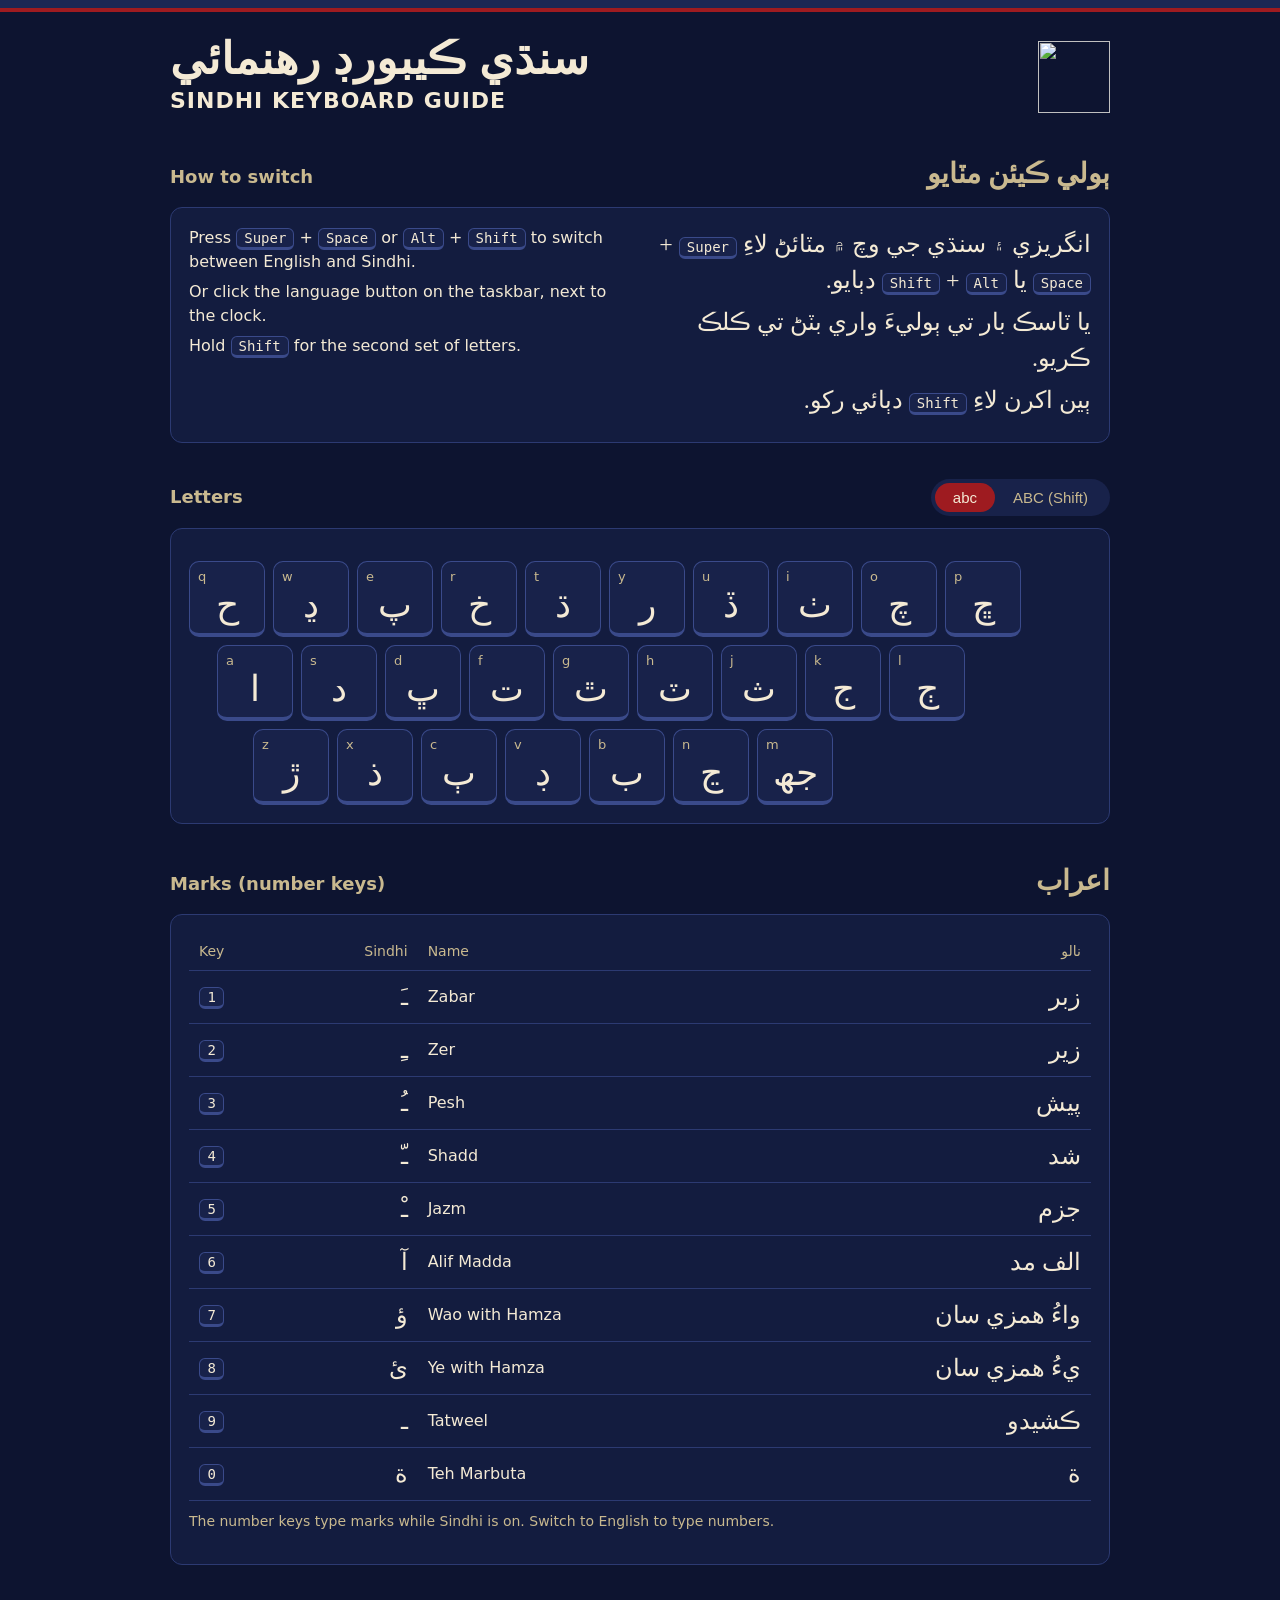
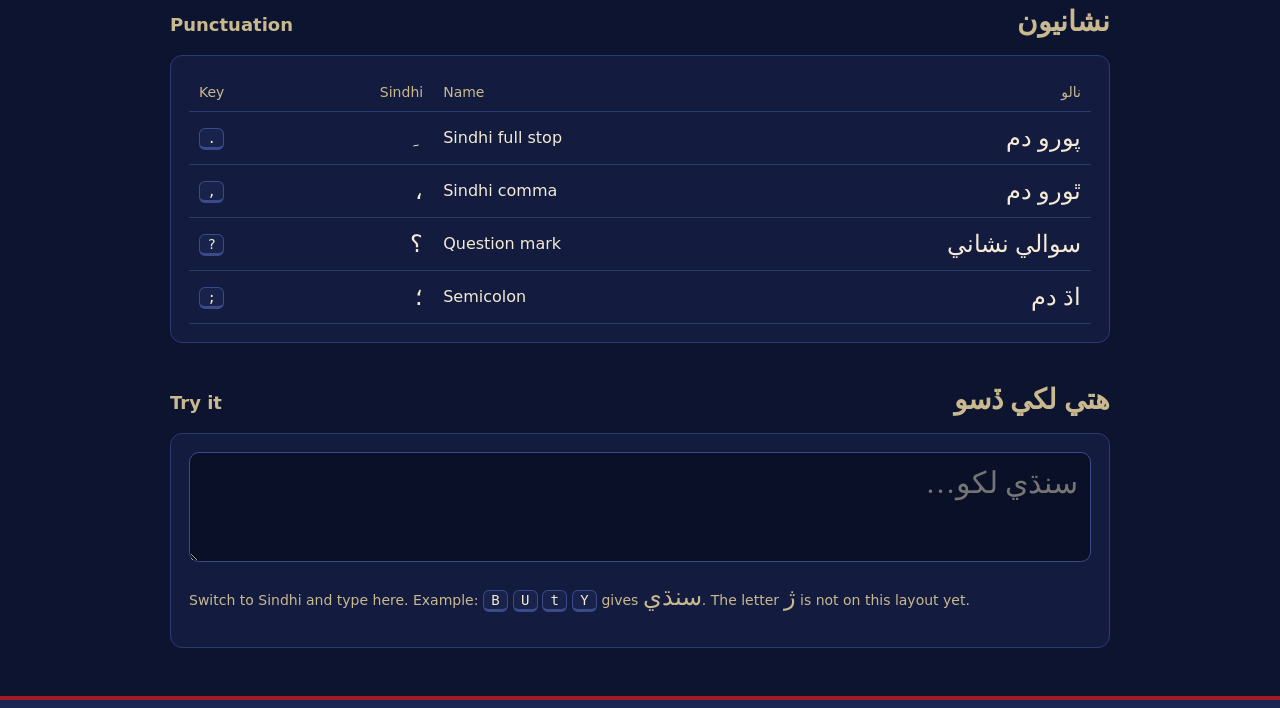
==== config/includes.chroot/usr/share/sindhi-linux/keyboard-guide/index.html @ 0cc3abcb "Add Roman Sindhi keyboard, quick switch and keyboard guide app - Roman Sindhi input method (IBus + m" ====
<!DOCTYPE html>
<html lang="en">
<head>
<meta charset="utf-8">
<meta name="viewport" content="width=device-width, initial-scale=1">
<title>Sindhi Keyboard Guide · سنڌي ڪيبورڊ رهنمائي</title>
<style>
  :root {
    --red: #9e1b20; --indigo: #1b2754; --ink: #0d1430; --cream: #f4ead5;
    --gold: #c9b98f; --line: #2c3a72; --key: #18224a;
  }
  * { box-sizing: border-box; }
  body {
    margin: 0; background: var(--ink); color: var(--cream);
    font: 16px/1.5 "DejaVu Sans", sans-serif;
  }
  .band { height: 12px; background: var(--indigo); border-bottom: 4px solid var(--red); }
  .band.bottom { border-bottom: 0; border-top: 4px solid var(--red); }
  main { max-width: 980px; margin: 0 auto; padding: 24px 20px 48px; }
  .sd { font-family: "Lateef", "Noto Naskh Arabic", serif; direction: rtl; unicode-bidi: isolate; }
  .big { font-size: 30px; line-height: 1.2; }
  header { display: flex; justify-content: space-between; align-items: center; gap: 16px; }
  header img { width: 72px; height: 72px; }
  h1 { margin: 0; font-size: 22px; letter-spacing: 1px; }
  h1 .sd { display: block; font-size: 44px; font-weight: bold; line-height: 1.1; }
  h2 { margin: 36px 0 12px; font-size: 18px; color: var(--gold); display: flex; justify-content: space-between; align-items: baseline; }
  h2 .sd { font-size: 28px; }
  .card { background: #131c3f; border: 1px solid var(--line); border-radius: 12px; padding: 18px; }
  .steps { display: grid; grid-template-columns: 1fr 1fr; gap: 16px; }
  .steps p { margin: 0 0 6px; }
  .steps .sd { font-size: 24px; text-align: right; }
  kbd {
    display: inline-block; min-width: 1.8em; padding: 1px 7px; border-radius: 6px;
    background: var(--key); border: 1px solid #3a4a8a; border-bottom-width: 3px;
    font: 14px "DejaVu Sans Mono", monospace; text-align: center; color: var(--cream);
  }
  .toggle { display: inline-flex; background: var(--key); border-radius: 999px; padding: 4px; }
  .toggle button {
    border: 0; background: none; color: var(--gold); font-size: 15px;
    padding: 6px 18px; border-radius: 999px; cursor: pointer;
  }
  .toggle button.on { background: var(--red); color: var(--cream); }
  .kb { display: flex; flex-direction: column; gap: 8px; margin-top: 14px; }
  .row { display: flex; gap: 8px; }
  .row:nth-child(2) { padding-left: 28px; }
  .row:nth-child(3) { padding-left: 64px; }
  .k {
    flex: 0 0 76px; height: 76px; border-radius: 10px; background: var(--key);
    border: 1px solid #3a4a8a; border-bottom-width: 4px; position: relative;
  }
  .k .en { position: absolute; top: 5px; left: 8px; font-size: 13px; color: var(--gold); }
  .k .ch {
    position: absolute; inset: 14px 0 0 0; display: flex; align-items: center; justify-content: center;
    font-size: 36px;
  }
  table { width: 100%; border-collapse: collapse; }
  td, th { padding: 8px 10px; border-bottom: 1px solid var(--line); text-align: left; }
  th { color: var(--gold); font-weight: normal; font-size: 14px; }
  td.sd { text-align: right; font-size: 24px; }
  .note .sd { font-size: 24px; }
  textarea {
    width: 100%; min-height: 110px; resize: vertical; border-radius: 10px;
    background: #0a1028; color: var(--cream); border: 1px solid #3a4a8a;
    padding: 12px; font-size: 30px;
  }
  .note { color: var(--gold); font-size: 14px; margin-top: 10px; }
  @media (max-width: 860px) {
    .k { flex-basis: 8.5vw; height: 8.5vw; } .k .ch { font-size: 4vw; }
    .steps { grid-template-columns: 1fr; }
  }
</style>
</head>
<body>
<div class="band"></div>
<main>
  <header>
    <h1><span class="sd">سنڌي ڪيبورڊ رهنمائي</span>SINDHI KEYBOARD GUIDE</h1>
    <img src="/usr/share/pixmaps/sindhi-linux.png" alt="">
  </header>

  <h2><span>How to switch</span><span class="sd">ٻولي ڪيئن مٽايو</span></h2>
  <div class="card steps">
    <div>
      <p>Press <kbd>Super</kbd> + <kbd>Space</kbd> or <kbd>Alt</kbd> + <kbd>Shift</kbd> to switch between English and Sindhi.</p>
      <p>Or click the language button on the taskbar, next to the clock.</p>
      <p>Hold <kbd>Shift</kbd> for the second set of letters.</p>
    </div>
    <div class="sd">
      <p>انگريزي ۽ سنڌي جي وچ ۾ مٽائڻ لاءِ <kbd>Super</kbd> + <kbd>Space</kbd> يا <kbd>Alt</kbd> + <kbd>Shift</kbd> دٻايو.</p>
      <p>يا ٽاسڪ بار تي ٻوليءَ واري بٽڻ تي ڪلڪ ڪريو.</p>
      <p>ٻين اکرن لاءِ <kbd>Shift</kbd> دٻائي رکو.</p>
    </div>
  </div>

  <h2>
    <span>Letters</span>
    <span class="toggle" role="group" aria-label="Shift">
      <button id="b-lower" class="on" type="button">abc</button>
      <button id="b-upper" type="button">ABC (Shift)</button>
    </span>
  </h2>
  <div class="card"><div class="kb" id="kb"></div></div>

  <h2><span>Marks (number keys)</span><span class="sd">اعراب</span></h2>
  <div class="card">
    <table>
      <tr><th>Key</th><th style="text-align:right">Sindhi</th><th>Name</th><th style="text-align:right">نالو</th></tr>
      <tr><td><kbd>1</kbd></td><td class="sd big">ـَ</td><td>Zabar</td><td class="sd">زبر</td></tr>
<tr><td><kbd>2</kbd></td><td class="sd big">ـِ</td><td>Zer</td><td class="sd">زير</td></tr>
<tr><td><kbd>3</kbd></td><td class="sd big">ـُ</td><td>Pesh</td><td class="sd">پيش</td></tr>
<tr><td><kbd>4</kbd></td><td class="sd big">ـّ</td><td>Shadd</td><td class="sd">شد</td></tr>
<tr><td><kbd>5</kbd></td><td class="sd big">ـْ</td><td>Jazm</td><td class="sd">جزم</td></tr>
<tr><td><kbd>6</kbd></td><td class="sd big">آ</td><td>Alif Madda</td><td class="sd">الف مد</td></tr>
<tr><td><kbd>7</kbd></td><td class="sd big">ؤ</td><td>Wao with Hamza</td><td class="sd">واءُ همزي سان</td></tr>
<tr><td><kbd>8</kbd></td><td class="sd big">ئ</td><td>Ye with Hamza</td><td class="sd">يءُ همزي سان</td></tr>
<tr><td><kbd>9</kbd></td><td class="sd big">ـ</td><td>Tatweel</td><td class="sd">ڪشيدو</td></tr>
<tr><td><kbd>0</kbd></td><td class="sd big">ة</td><td>Teh Marbuta</td><td class="sd">ة</td></tr>
    </table>
    <p class="note">The number keys type marks while Sindhi is on. Switch to English to type numbers.</p>
  </div>

  <h2><span>Punctuation</span><span class="sd">نشانيون</span></h2>
  <div class="card">
    <table>
      <tr><th>Key</th><th style="text-align:right">Sindhi</th><th>Name</th><th style="text-align:right">نالو</th></tr>
      <tr><td><kbd>.</kbd></td><td class="sd big">۔</td><td>Sindhi full stop</td><td class="sd">پورو دم</td></tr>
<tr><td><kbd>,</kbd></td><td class="sd big">،</td><td>Sindhi comma</td><td class="sd">ٿورو دم</td></tr>
<tr><td><kbd>?</kbd></td><td class="sd big">؟</td><td>Question mark</td><td class="sd">سوالي نشاني</td></tr>
<tr><td><kbd>;</kbd></td><td class="sd big">؛</td><td>Semicolon</td><td class="sd">اڌ دم</td></tr>
    </table>
  </div>

  <h2><span>Try it</span><span class="sd">هتي لکي ڏسو</span></h2>
  <div class="card">
    <textarea class="sd" dir="rtl" placeholder="سنڌي لکو…"></textarea>
    <p class="note">Switch to Sindhi and type here. Example: <kbd>B</kbd> <kbd>U</kbd> <kbd>t</kbd> <kbd>Y</kbd> gives <span class="sd">سنڌي</span>.
    The letter <span class="sd">ژ</span> is not on this layout yet.</p>
  </div>
</main>
<div class="band bottom"></div>

<script>
  const DATA = {"rows": [["q", "w", "e", "r", "t", "y", "u", "i", "o", "p"], ["a", "s", "d", "f", "g", "h", "j", "k", "l"], ["z", "x", "c", "v", "b", "n", "m"]], "lower": {"q": "ح", "w": "ڍ", "e": "پ", "r": "خ", "t": "ڌ", "y": "ر", "u": "ڏ", "i": "ٺ", "o": "چ", "p": "ڇ", "a": "ا", "s": "د", "d": "ڀ", "f": "ت", "g": "ٿ", "h": "ٽ", "j": "ث", "k": "ج", "l": "ڄ", "z": "ڙ", "x": "ذ", "c": "ٻ", "v": "ڊ", "b": "ب", "n": "ڃ", "m": "جھ"}, "upper": {"Q": "گھ", "W": "و", "E": "ض", "R": "ڳ", "T": "م", "Y": "ي", "U": "ن", "I": "غ", "O": "گ", "P": "ڱ", "A": "ز", "S": "ل", "D": "ص", "F": "ط", "G": "ظ", "H": "ع", "J": "ف", "K": "ڦ", "L": "ق", "Z": "ء", "X": "ه", "C": "ش", "V": "ڻ", "B": "س", "N": "ک", "M": "ڪ"}};
  const kb = document.getElementById("kb");
  const bl = document.getElementById("b-lower");
  const bu = document.getElementById("b-upper");

  function draw(upper) {
    kb.innerHTML = "";
    for (const keys of DATA.rows) {
      const row = document.createElement("div");
      row.className = "row";
      for (const k of keys) {
        const key = upper ? k.toUpperCase() : k;
        const map = upper ? DATA.upper : DATA.lower;
        const el = document.createElement("div");
        el.className = "k";
        el.innerHTML = '<span class="en"></span><span class="ch sd"></span>';
        el.querySelector(".en").textContent = key;
        el.querySelector(".ch").textContent = map[key] || "";
        row.appendChild(el);
      }
      kb.appendChild(row);
    }
    bl.classList.toggle("on", !upper);
    bu.classList.toggle("on", upper);
  }
  bl.onclick = () => draw(false);
  bu.onclick = () => draw(true);
  document.addEventListener("keydown", e => { if (e.key === "Shift") draw(true); });
  document.addEventListener("keyup", e => { if (e.key === "Shift") draw(false); });
  draw(false);
</script>
</body>
</html>
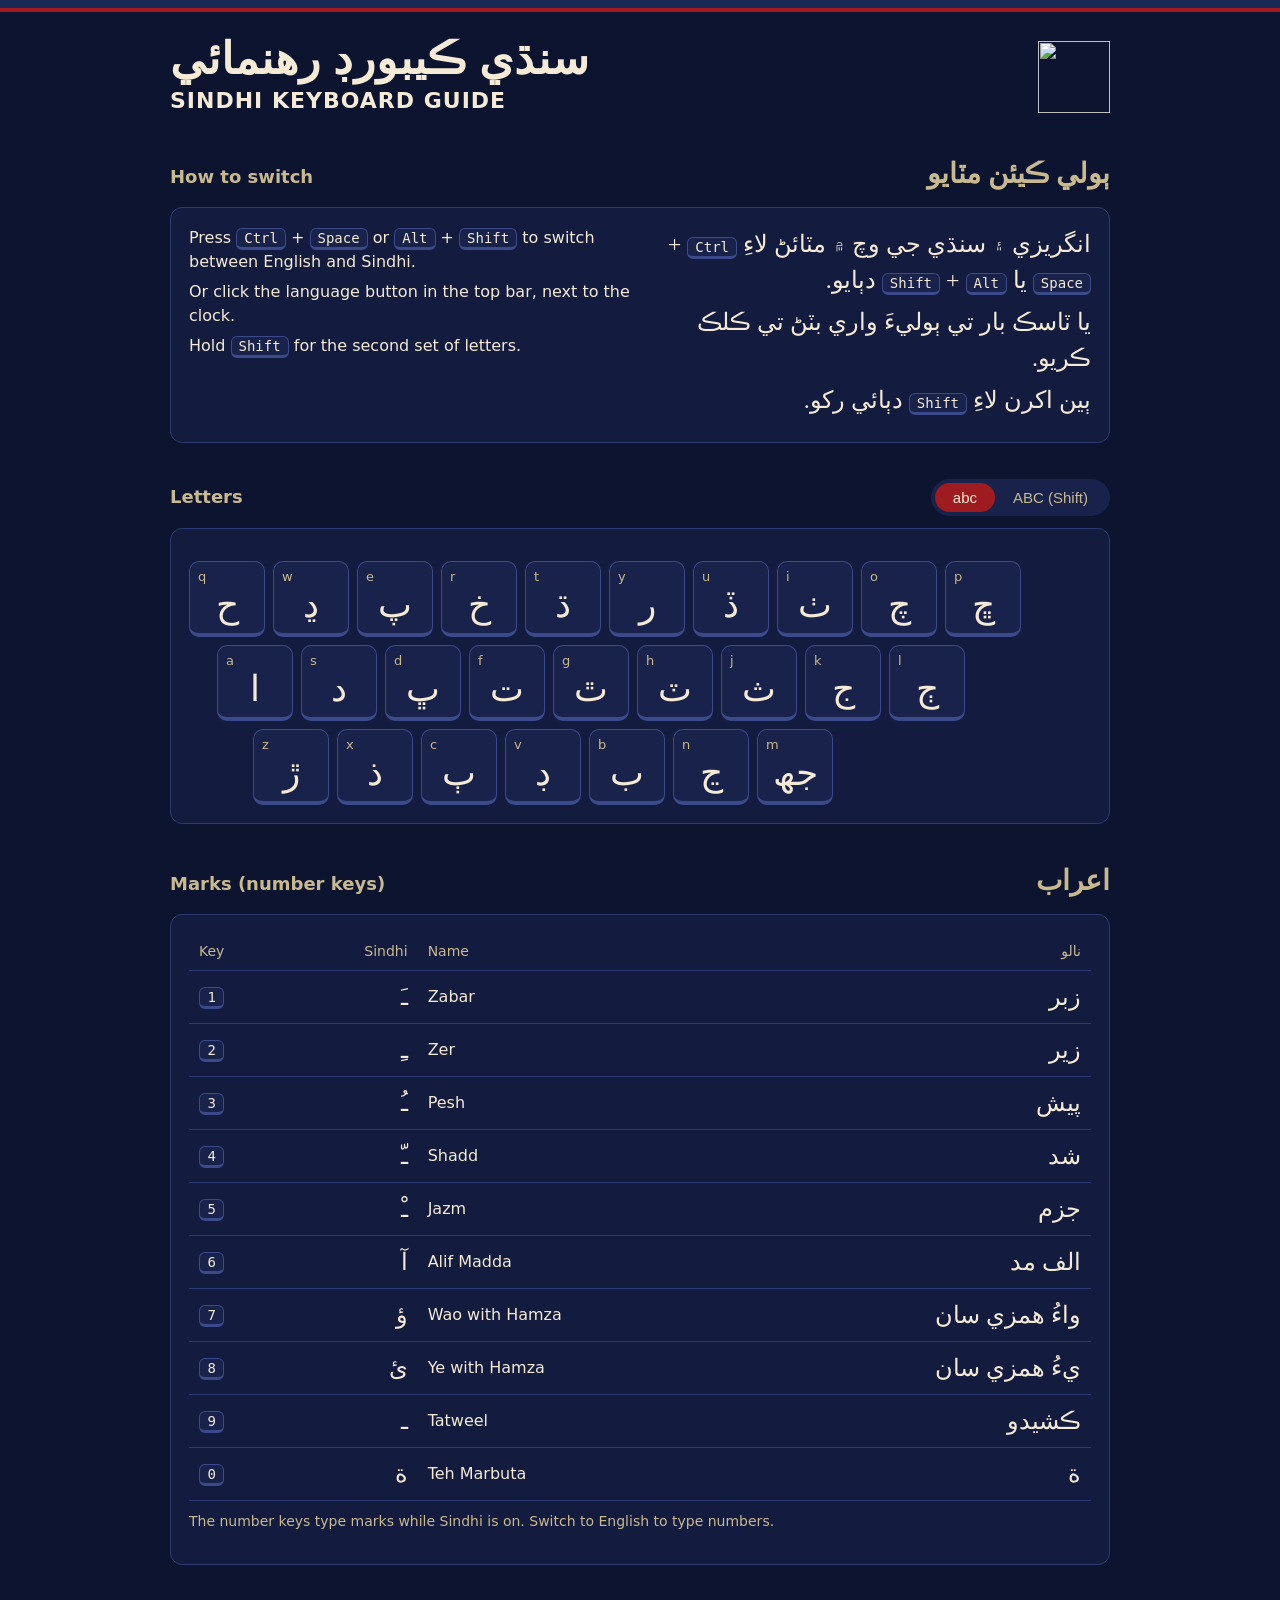
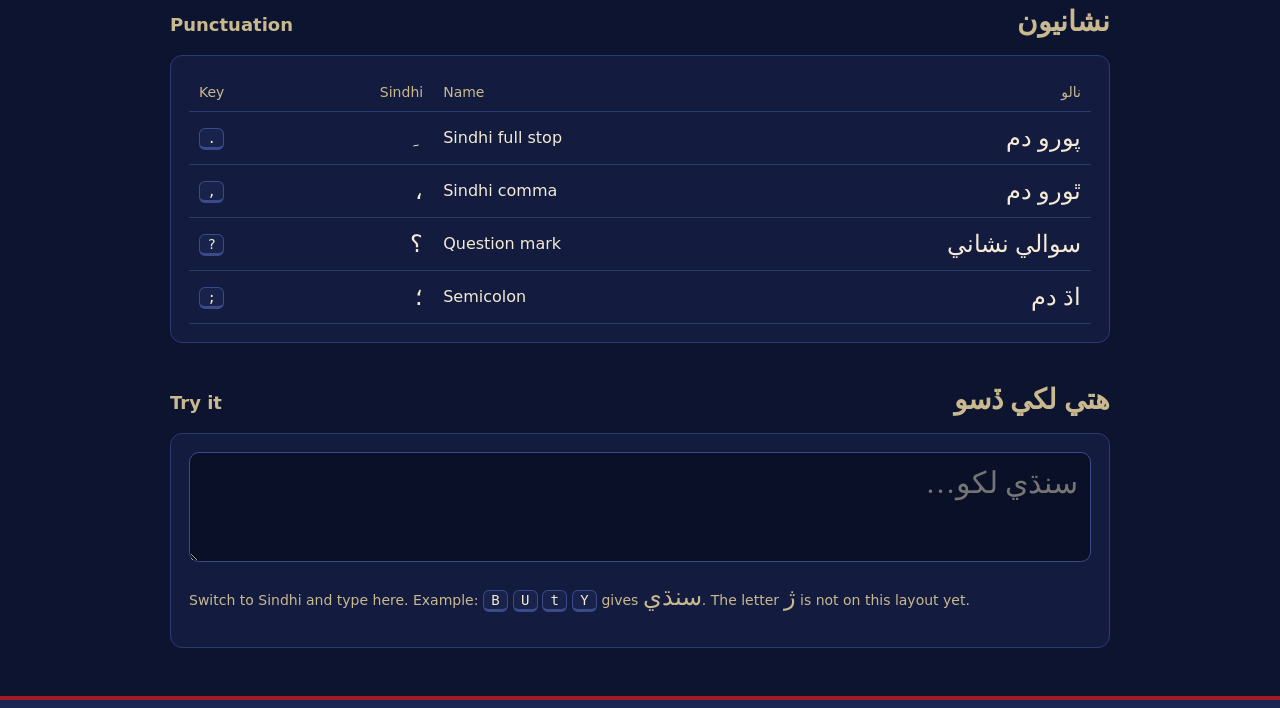
==== commit d90c1dc2: "Mac-style desktop and the sindh command - WhiteSur theme (MIT, vendored in third_party/) for windows" ====
--- a/config/includes.chroot/usr/share/sindhi-linux/keyboard-guide/index.html
+++ b/config/includes.chroot/usr/share/sindhi-linux/keyboard-guide/index.html
@@ -81,12 +81,12 @@
   <h2><span>How to switch</span><span class="sd">ٻولي ڪيئن مٽايو</span></h2>
   <div class="card steps">
     <div>
-      <p>Press <kbd>Super</kbd> + <kbd>Space</kbd> or <kbd>Alt</kbd> + <kbd>Shift</kbd> to switch between English and Sindhi.</p>
-      <p>Or click the language button on the taskbar, next to the clock.</p>
+      <p>Press <kbd>Ctrl</kbd> + <kbd>Space</kbd> or <kbd>Alt</kbd> + <kbd>Shift</kbd> to switch between English and Sindhi.</p>
+      <p>Or click the language button in the top bar, next to the clock.</p>
       <p>Hold <kbd>Shift</kbd> for the second set of letters.</p>
     </div>
     <div class="sd">
-      <p>انگريزي ۽ سنڌي جي وچ ۾ مٽائڻ لاءِ <kbd>Super</kbd> + <kbd>Space</kbd> يا <kbd>Alt</kbd> + <kbd>Shift</kbd> دٻايو.</p>
+      <p>انگريزي ۽ سنڌي جي وچ ۾ مٽائڻ لاءِ <kbd>Ctrl</kbd> + <kbd>Space</kbd> يا <kbd>Alt</kbd> + <kbd>Shift</kbd> دٻايو.</p>
       <p>يا ٽاسڪ بار تي ٻوليءَ واري بٽڻ تي ڪلڪ ڪريو.</p>
       <p>ٻين اکرن لاءِ <kbd>Shift</kbd> دٻائي رکو.</p>
     </div>
